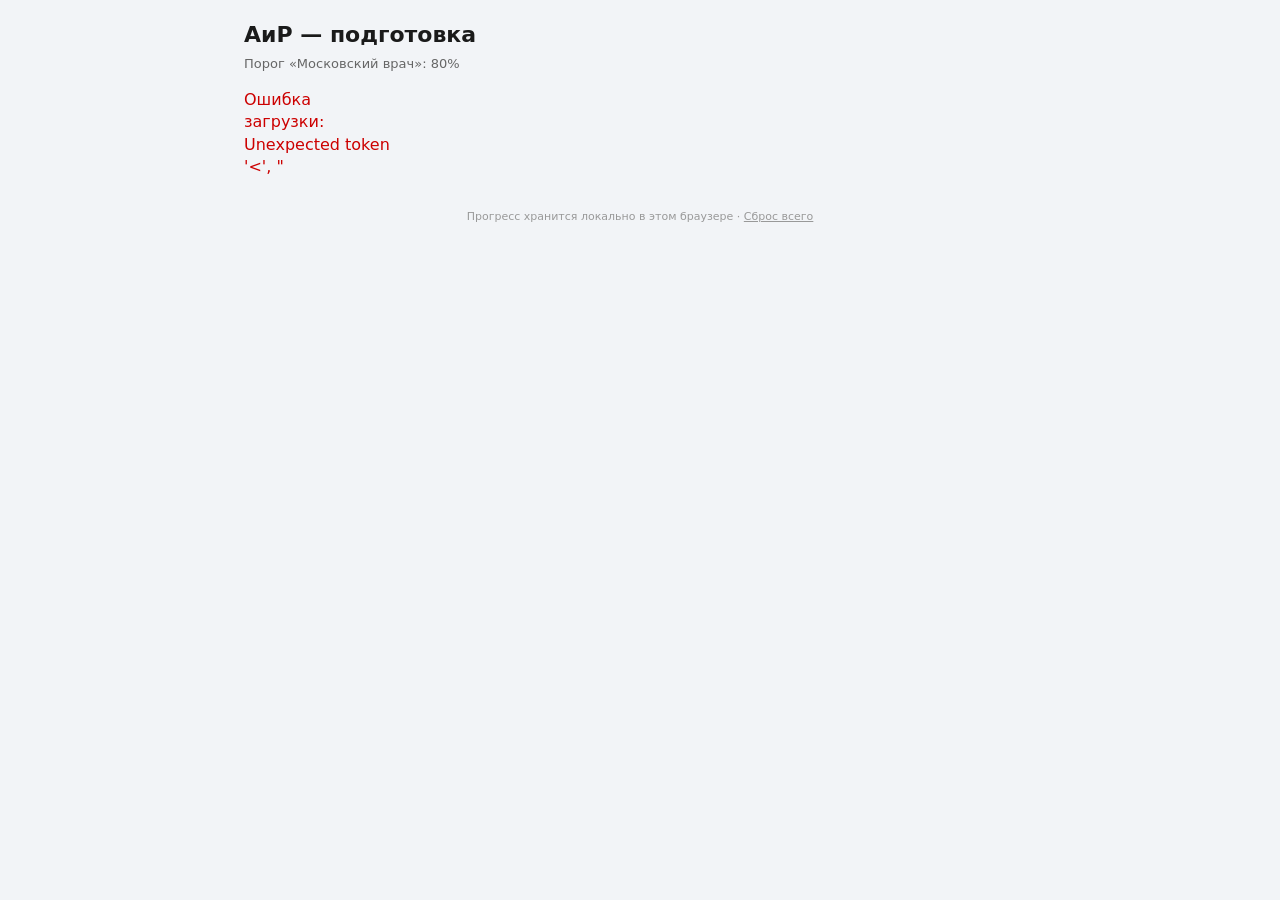
==== index.html @ 3581490a "init pwa" ====
<!DOCTYPE html>
<html lang="ru"><head>
<meta charset="UTF-8">
<meta name="viewport" content="width=device-width, initial-scale=1, viewport-fit=cover">
<meta name="theme-color" content="#0066cc">
<link rel="manifest" href="manifest.webmanifest">
<link rel="apple-touch-icon" href="icons/icon-192.png">
<title>АиР — подготовка</title>
<style>
*{box-sizing:border-box;-webkit-tap-highlight-color:transparent}
body{font-family:-apple-system,system-ui,sans-serif;max-width:820px;margin:0 auto;padding:14px;background:#f2f4f7;color:#1a1a1a;line-height:1.4}
h1{font-size:22px;margin:6px 0 4px}
.sub{color:#666;font-size:13px;margin-bottom:16px}
.grid{display:grid;grid-template-columns:repeat(auto-fill,minmax(150px,1fr));gap:10px}
.tile{background:#fff;border-radius:12px;padding:12px;box-shadow:0 1px 3px rgba(0,0,0,.08);text-decoration:none;color:inherit;display:flex;flex-direction:column;gap:8px;transition:transform .1s}
.tile:active{transform:scale(.97)}
.tile-title{font-weight:600;font-size:15px;line-height:1.25;min-height:2.5em}
.tile-count{font-size:11px;color:#888;margin-top:-4px}
.stat-row{display:flex;align-items:center;gap:6px;font-size:12px}
.stat-row .em{font-size:16px;flex-shrink:0}
.bar-wrap{flex:1;height:6px;background:#e5e7eb;border-radius:3px;overflow:hidden;position:relative}
.bar{height:100%;transition:width .3s}
.pct{font-weight:700;font-size:12px;min-width:34px;text-align:right}
.g{color:#28a745}
.y{color:#e69500}
.r{color:#dc3545}
.bar.g{background:#28a745}
.bar.y{background:#f0ad00}
.bar.r{background:#dc3545}
.bar.n{background:#c0c0c0}
.empty{color:#999;font-style:italic;font-size:11px;padding:2px 0}
footer{margin-top:20px;padding:10px;text-align:center;font-size:11px;color:#999}
</style>
</head><body>

<h1>АиР — подготовка</h1>
<div class="sub">Порог «Московский врач»: 80%</div>

<div class="grid" id="grid">Загрузка…</div>

<footer>
  Прогресс хранится локально в этом браузере ·
  <a href="#" onclick="if(confirm('Сбросить всю статистику по всем темам?')){Object.keys(localStorage).filter(k=>k.startsWith('stats_')||k.startsWith('lastCycle_')).forEach(k=>localStorage.removeItem(k));location.reload()}return false" style="color:#999">Сброс всего</a>
</footer>

<script>
if ('serviceWorker' in navigator) {
  window.addEventListener('load', () => navigator.serviceWorker.register('sw.js').catch(console.error));
}

function colorFor(pct){
  if(pct >= 80) return 'g';
  if(pct >= 70) return 'y';
  return 'r';
}

function renderTile(t){
  // load last cycle stats
  const cram = JSON.parse(localStorage.getItem('lastCycle_'+t.id+'_cram') || 'null');
  const quiz = JSON.parse(localStorage.getItem('lastCycle_'+t.id+'_quiz') || 'null');
  function statRow(emoji, label, data){
    if(!data || !data.total) return `<div class="stat-row"><span class="em">${emoji}</span><span class="empty">— не пройдено</span></div>`;
    const pct = Math.round(100*data.right/data.total);
    const c = colorFor(pct);
    return `<div class="stat-row"><span class="em">${emoji}</span><div class="bar-wrap"><div class="bar ${c}" style="width:${pct}%"></div></div><span class="pct ${c}">${pct}%</span></div>`;
  }
  return `<a class="tile" href="topic.html?id=${t.id}">
    <div class="tile-title">${t.name}</div>
    <div class="tile-count">${t.count} задач</div>
    ${statRow('🧠','cram',cram)}
    ${statRow('✅','quiz',quiz)}
  </a>`;
}

fetch('data/topics.json').then(r=>r.json()).then(topics=>{
  document.getElementById('grid').innerHTML = topics.map(renderTile).join('');
}).catch(e=>{document.getElementById('grid').innerHTML='<div style="color:#c00">Ошибка загрузки: '+e.message+'</div>'});
</script>
</body></html>
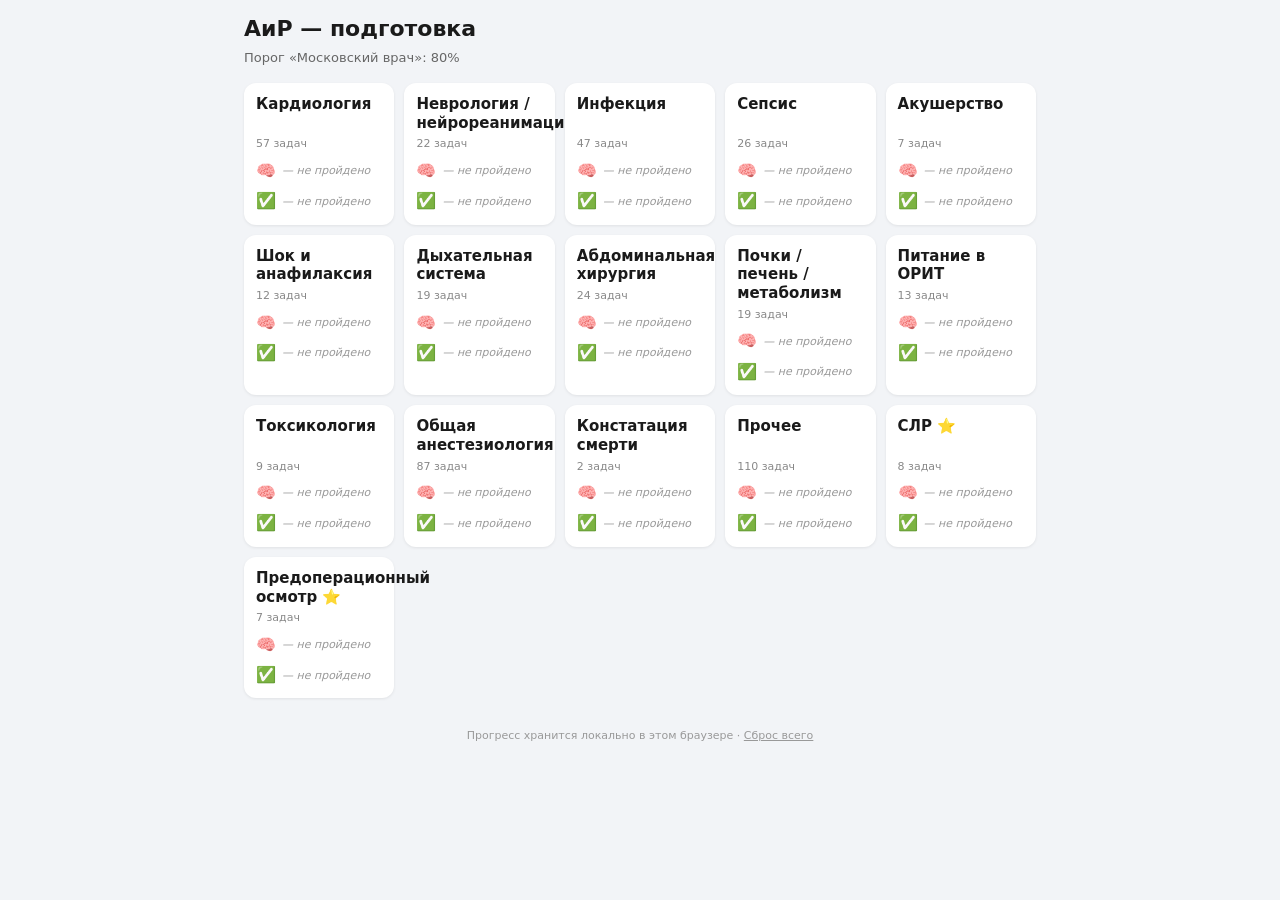
==== commit d262eb2c: "V2? a" ====
--- a/index.html
+++ b/index.html
@@ -9,8 +9,10 @@
 <style>
 *{box-sizing:border-box;-webkit-tap-highlight-color:transparent}
 body{font-family:-apple-system,system-ui,sans-serif;max-width:820px;margin:0 auto;padding:14px;background:#f2f4f7;color:#1a1a1a;line-height:1.4}
-h1{font-size:22px;margin:6px 0 4px}
+.head{display:flex;align-items:center;justify-content:space-between;gap:8px;margin-bottom:4px}
+h1{font-size:22px;margin:0}
 .sub{color:#666;font-size:13px;margin-bottom:16px}
+.qr-btn{background:#0066cc;color:#fff;border:none;border-radius:8px;padding:8px 12px;font-size:14px;font-weight:600;cursor:pointer}
 .grid{display:grid;grid-template-columns:repeat(auto-fill,minmax(150px,1fr));gap:10px}
 .tile{background:#fff;border-radius:12px;padding:12px;box-shadow:0 1px 3px rgba(0,0,0,.08);text-decoration:none;color:inherit;display:flex;flex-direction:column;gap:8px;transition:transform .1s}
 .tile:active{transform:scale(.97)}
@@ -18,47 +20,79 @@
 .tile-count{font-size:11px;color:#888;margin-top:-4px}
 .stat-row{display:flex;align-items:center;gap:6px;font-size:12px}
 .stat-row .em{font-size:16px;flex-shrink:0}
-.bar-wrap{flex:1;height:6px;background:#e5e7eb;border-radius:3px;overflow:hidden;position:relative}
+.bar-wrap{flex:1;height:6px;background:#e5e7eb;border-radius:3px;overflow:hidden}
 .bar{height:100%;transition:width .3s}
 .pct{font-weight:700;font-size:12px;min-width:34px;text-align:right}
-.g{color:#28a745}
-.y{color:#e69500}
-.r{color:#dc3545}
-.bar.g{background:#28a745}
-.bar.y{background:#f0ad00}
-.bar.r{background:#dc3545}
-.bar.n{background:#c0c0c0}
-.empty{color:#999;font-style:italic;font-size:11px;padding:2px 0}
+.g{color:#28a745}.y{color:#e69500}.r{color:#dc3545}
+.bar.g{background:#28a745}.bar.y{background:#f0ad00}.bar.r{background:#dc3545}
+.empty{color:#999;font-style:italic;font-size:11px}
 footer{margin-top:20px;padding:10px;text-align:center;font-size:11px;color:#999}
+.modal{position:fixed;inset:0;background:rgba(0,0,0,.6);display:none;align-items:center;justify-content:center;z-index:100;padding:20px}
+.modal.show{display:flex}
+.modal-body{background:#fff;border-radius:12px;padding:20px;max-width:340px;width:100%;text-align:center}
+.modal-body h3{margin:0 0 12px;font-size:18px}
+.modal-body .qr-container{background:#fff;padding:12px;border-radius:8px;display:flex;justify-content:center;margin-bottom:12px}
+.modal-body p{font-size:13px;color:#666;margin:8px 0;word-break:break-all}
+.modal-body button{margin-top:12px;padding:10px 20px;background:#666;color:#fff;border:none;border-radius:8px;font-weight:600;cursor:pointer;width:100%}
 </style>
 </head><body>
 
-<h1>АиР — подготовка</h1>
+<div class="head">
+  <h1>АиР — подготовка</h1>
+  <button id="qrBtn" class="qr-btn" style="display:none" onclick="showQR()">📤 QR</button>
+</div>
 <div class="sub">Порог «Московский врач»: 80%</div>
 
 <div class="grid" id="grid">Загрузка…</div>
+
+<div id="qrModal" class="modal" onclick="if(event.target===this)hideQR()">
+  <div class="modal-body">
+    <h3>Ссылка на приложение</h3>
+    <div class="qr-container" id="qrContainer"></div>
+    <p id="qrUrl"></p>
+    <button onclick="hideQR()">Закрыть</button>
+  </div>
+</div>
 
 <footer>
   Прогресс хранится локально в этом браузере ·
   <a href="#" onclick="if(confirm('Сбросить всю статистику по всем темам?')){Object.keys(localStorage).filter(k=>k.startsWith('stats_')||k.startsWith('lastCycle_')).forEach(k=>localStorage.removeItem(k));location.reload()}return false" style="color:#999">Сброс всего</a>
 </footer>
 
+<script src="qrcode.min.js"></script>
 <script>
 if ('serviceWorker' in navigator) {
   window.addEventListener('load', () => navigator.serviceWorker.register('sw.js').catch(console.error));
 }
 
-function colorFor(pct){
-  if(pct >= 80) return 'g';
-  if(pct >= 70) return 'y';
-  return 'r';
+const ADMIN_TOKEN = "b275e48a41c9df356b7e404927eb70b8";
+const params = new URLSearchParams(location.search);
+if (params.get('admin') === ADMIN_TOKEN) {
+  localStorage.setItem('admin_flag','1');
+  history.replaceState({}, '', location.pathname);
+} else if (params.get('admin') === '0') {
+  localStorage.removeItem('admin_flag');
+  history.replaceState({}, '', location.pathname);
 }
+const isAdmin = localStorage.getItem('admin_flag') === '1';
+if (isAdmin) document.getElementById('qrBtn').style.display = 'block';
+
+function showQR(){
+  const url = location.origin + location.pathname;
+  const container = document.getElementById('qrContainer');
+  container.innerHTML = '';
+  new QRCode(container, { text: url, width: 260, height: 260, correctLevel: QRCode.CorrectLevel.M });
+  document.getElementById('qrUrl').textContent = url;
+  document.getElementById('qrModal').classList.add('show');
+}
+function hideQR(){ document.getElementById('qrModal').classList.remove('show') }
+
+function colorFor(pct){ if(pct>=80) return 'g'; if(pct>=70) return 'y'; return 'r' }
 
 function renderTile(t){
-  // load last cycle stats
   const cram = JSON.parse(localStorage.getItem('lastCycle_'+t.id+'_cram') || 'null');
   const quiz = JSON.parse(localStorage.getItem('lastCycle_'+t.id+'_quiz') || 'null');
-  function statRow(emoji, label, data){
+  function statRow(emoji, data){
     if(!data || !data.total) return `<div class="stat-row"><span class="em">${emoji}</span><span class="empty">— не пройдено</span></div>`;
     const pct = Math.round(100*data.right/data.total);
     const c = colorFor(pct);
@@ -67,8 +101,8 @@
   return `<a class="tile" href="topic.html?id=${t.id}">
     <div class="tile-title">${t.name}</div>
     <div class="tile-count">${t.count} задач</div>
-    ${statRow('🧠','cram',cram)}
-    ${statRow('✅','quiz',quiz)}
+    ${statRow('🧠',cram)}
+    ${statRow('✅',quiz)}
   </a>`;
 }
 
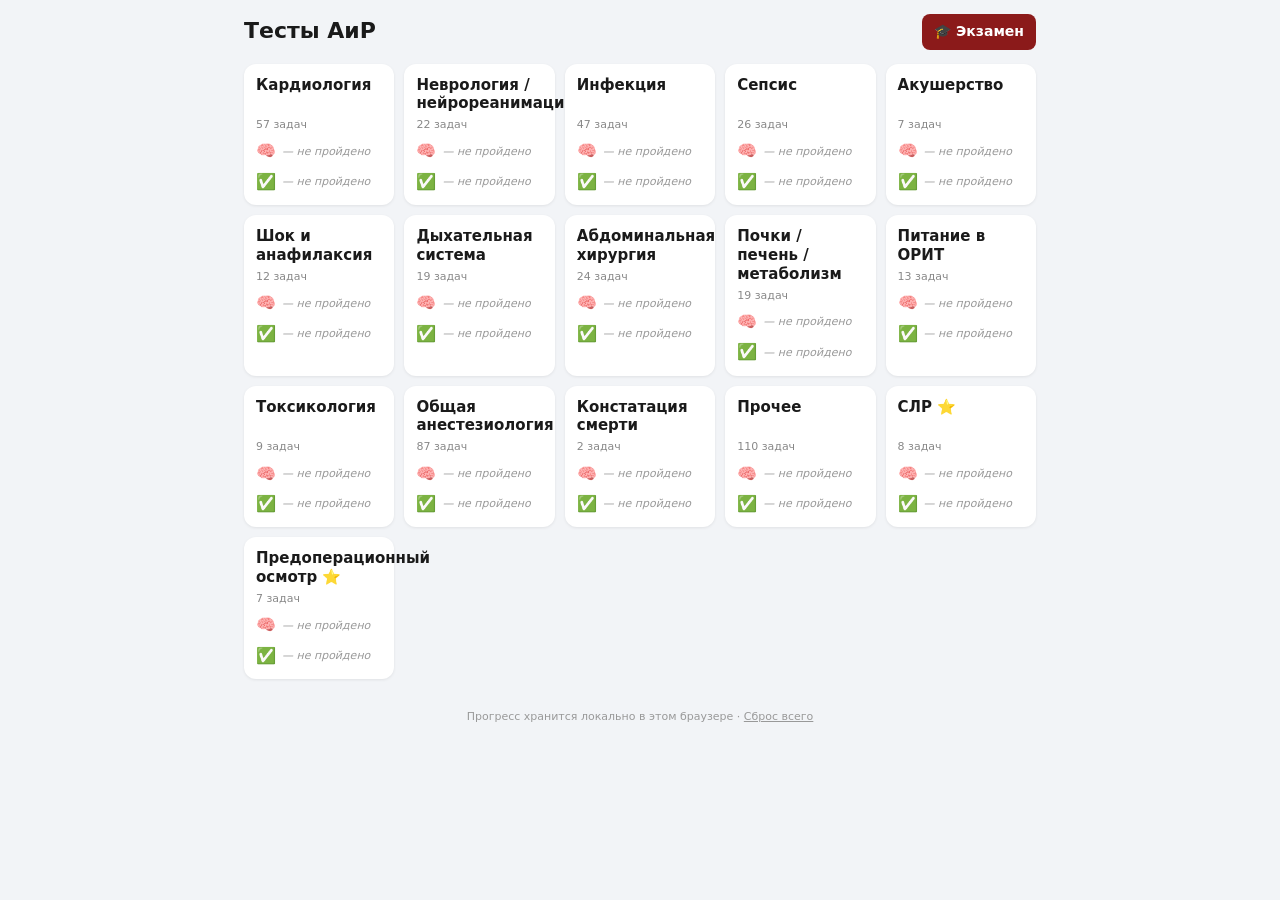
==== commit 69841177: "V3 add test exam" ====
--- a/index.html
+++ b/index.html
@@ -5,14 +5,15 @@
 <meta name="theme-color" content="#0066cc">
 <link rel="manifest" href="manifest.webmanifest">
 <link rel="apple-touch-icon" href="icons/icon-192.png">
-<title>АиР — подготовка</title>
+<title>Тесты АиР</title>
 <style>
 *{box-sizing:border-box;-webkit-tap-highlight-color:transparent}
 body{font-family:-apple-system,system-ui,sans-serif;max-width:820px;margin:0 auto;padding:14px;background:#f2f4f7;color:#1a1a1a;line-height:1.4}
-.head{display:flex;align-items:center;justify-content:space-between;gap:8px;margin-bottom:4px}
+.head{display:flex;align-items:center;justify-content:space-between;gap:8px;margin-bottom:14px;flex-wrap:wrap}
 h1{font-size:22px;margin:0}
-.sub{color:#666;font-size:13px;margin-bottom:16px}
-.qr-btn{background:#0066cc;color:#fff;border:none;border-radius:8px;padding:8px 12px;font-size:14px;font-weight:600;cursor:pointer}
+.head-actions{display:flex;gap:6px}
+.action-btn{background:#0066cc;color:#fff;border:none;border-radius:8px;padding:8px 12px;font-size:14px;font-weight:600;cursor:pointer;text-decoration:none;display:inline-flex;align-items:center;gap:4px}
+.action-btn.exam{background:#8b1a1a}
 .grid{display:grid;grid-template-columns:repeat(auto-fill,minmax(150px,1fr));gap:10px}
 .tile{background:#fff;border-radius:12px;padding:12px;box-shadow:0 1px 3px rgba(0,0,0,.08);text-decoration:none;color:inherit;display:flex;flex-direction:column;gap:8px;transition:transform .1s}
 .tile:active{transform:scale(.97)}
@@ -38,10 +39,12 @@
 </head><body>
 
 <div class="head">
-  <h1>АиР — подготовка</h1>
-  <button id="qrBtn" class="qr-btn" style="display:none" onclick="showQR()">📤 QR</button>
+  <h1>Тесты АиР</h1>
+  <div class="head-actions">
+    <a href="exam.html" class="action-btn exam">🎓 Экзамен</a>
+    <button id="qrBtn" class="action-btn" style="display:none" onclick="showQR()">📤 QR</button>
+  </div>
 </div>
-<div class="sub">Порог «Московский врач»: 80%</div>
 
 <div class="grid" id="grid">Загрузка…</div>
 
@@ -56,7 +59,7 @@
 
 <footer>
   Прогресс хранится локально в этом браузере ·
-  <a href="#" onclick="if(confirm('Сбросить всю статистику по всем темам?')){Object.keys(localStorage).filter(k=>k.startsWith('stats_')||k.startsWith('lastCycle_')).forEach(k=>localStorage.removeItem(k));location.reload()}return false" style="color:#999">Сброс всего</a>
+  <a href="#" onclick="if(confirm('Сбросить всю статистику по всем темам?')){Object.keys(localStorage).filter(k=>k.startsWith('stats_')||k.startsWith('lastCycle_')||k.startsWith('exam_')).forEach(k=>localStorage.removeItem(k));location.reload()}return false" style="color:#999">Сброс всего</a>
 </footer>
 
 <script src="qrcode.min.js"></script>
@@ -75,7 +78,7 @@
   history.replaceState({}, '', location.pathname);
 }
 const isAdmin = localStorage.getItem('admin_flag') === '1';
-if (isAdmin) document.getElementById('qrBtn').style.display = 'block';
+if (isAdmin) document.getElementById('qrBtn').style.display = 'inline-flex';
 
 function showQR(){
   const url = location.origin + location.pathname;
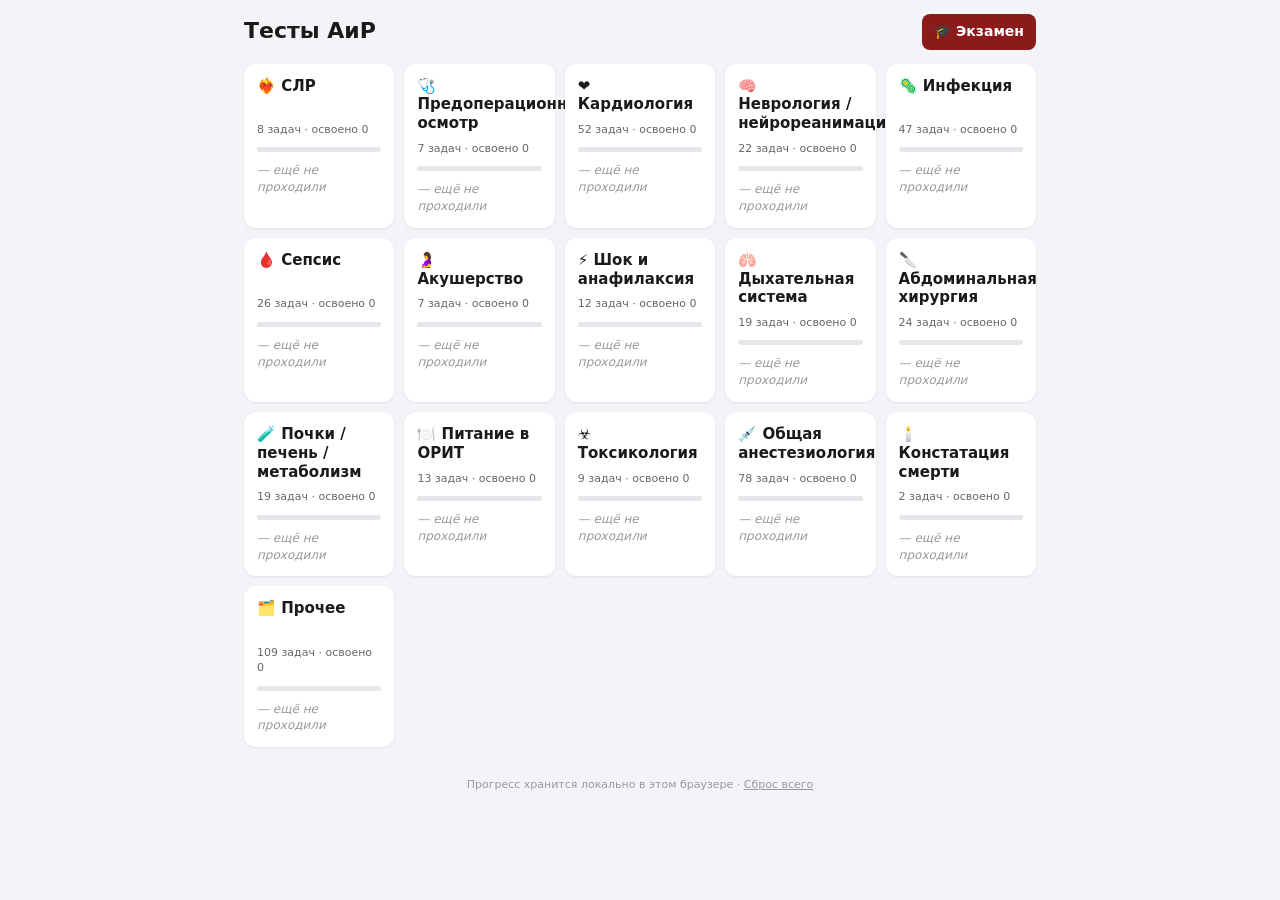
==== commit 9b5e7356: "V4 add buckets, update design" ====
--- a/index.html
+++ b/index.html
@@ -5,37 +5,8 @@
 <meta name="theme-color" content="#0066cc">
 <link rel="manifest" href="manifest.webmanifest">
 <link rel="apple-touch-icon" href="icons/icon-192.png">
+<link rel="stylesheet" href="app.css">
 <title>Тесты АиР</title>
-<style>
-*{box-sizing:border-box;-webkit-tap-highlight-color:transparent}
-body{font-family:-apple-system,system-ui,sans-serif;max-width:820px;margin:0 auto;padding:14px;background:#f2f4f7;color:#1a1a1a;line-height:1.4}
-.head{display:flex;align-items:center;justify-content:space-between;gap:8px;margin-bottom:14px;flex-wrap:wrap}
-h1{font-size:22px;margin:0}
-.head-actions{display:flex;gap:6px}
-.action-btn{background:#0066cc;color:#fff;border:none;border-radius:8px;padding:8px 12px;font-size:14px;font-weight:600;cursor:pointer;text-decoration:none;display:inline-flex;align-items:center;gap:4px}
-.action-btn.exam{background:#8b1a1a}
-.grid{display:grid;grid-template-columns:repeat(auto-fill,minmax(150px,1fr));gap:10px}
-.tile{background:#fff;border-radius:12px;padding:12px;box-shadow:0 1px 3px rgba(0,0,0,.08);text-decoration:none;color:inherit;display:flex;flex-direction:column;gap:8px;transition:transform .1s}
-.tile:active{transform:scale(.97)}
-.tile-title{font-weight:600;font-size:15px;line-height:1.25;min-height:2.5em}
-.tile-count{font-size:11px;color:#888;margin-top:-4px}
-.stat-row{display:flex;align-items:center;gap:6px;font-size:12px}
-.stat-row .em{font-size:16px;flex-shrink:0}
-.bar-wrap{flex:1;height:6px;background:#e5e7eb;border-radius:3px;overflow:hidden}
-.bar{height:100%;transition:width .3s}
-.pct{font-weight:700;font-size:12px;min-width:34px;text-align:right}
-.g{color:#28a745}.y{color:#e69500}.r{color:#dc3545}
-.bar.g{background:#28a745}.bar.y{background:#f0ad00}.bar.r{background:#dc3545}
-.empty{color:#999;font-style:italic;font-size:11px}
-footer{margin-top:20px;padding:10px;text-align:center;font-size:11px;color:#999}
-.modal{position:fixed;inset:0;background:rgba(0,0,0,.6);display:none;align-items:center;justify-content:center;z-index:100;padding:20px}
-.modal.show{display:flex}
-.modal-body{background:#fff;border-radius:12px;padding:20px;max-width:340px;width:100%;text-align:center}
-.modal-body h3{margin:0 0 12px;font-size:18px}
-.modal-body .qr-container{background:#fff;padding:12px;border-radius:8px;display:flex;justify-content:center;margin-bottom:12px}
-.modal-body p{font-size:13px;color:#666;margin:8px 0;word-break:break-all}
-.modal-body button{margin-top:12px;padding:10px 20px;background:#666;color:#fff;border:none;border-radius:8px;font-weight:600;cursor:pointer;width:100%}
-</style>
 </head><body>
 
 <div class="head">
@@ -59,58 +30,44 @@
 
 <footer>
   Прогресс хранится локально в этом браузере ·
-  <a href="#" onclick="if(confirm('Сбросить всю статистику по всем темам?')){Object.keys(localStorage).filter(k=>k.startsWith('stats_')||k.startsWith('lastCycle_')||k.startsWith('exam_')).forEach(k=>localStorage.removeItem(k));location.reload()}return false" style="color:#999">Сброс всего</a>
+  <a href="#" onclick="if(confirm('Сбросить ВЕСЬ прогресс: освоенные задачи, историю тестов и экзаменов?')){Object.keys(localStorage).filter(k=>k.startsWith('mastered_')||k.startsWith('lastResult_')||k.startsWith('exam_')).forEach(k=>localStorage.removeItem(k));location.reload()}return false" style="color:#999">Сброс всего</a>
 </footer>
 
 <script src="qrcode.min.js"></script>
+<script src="app.js"></script>
 <script>
-if ('serviceWorker' in navigator) {
-  window.addEventListener('load', () => navigator.serviceWorker.register('sw.js').catch(console.error));
-}
-
-const ADMIN_TOKEN = "b275e48a41c9df356b7e404927eb70b8";
-const params = new URLSearchParams(location.search);
-if (params.get('admin') === ADMIN_TOKEN) {
-  localStorage.setItem('admin_flag','1');
-  history.replaceState({}, '', location.pathname);
-} else if (params.get('admin') === '0') {
-  localStorage.removeItem('admin_flag');
-  history.replaceState({}, '', location.pathname);
-}
-const isAdmin = localStorage.getItem('admin_flag') === '1';
+registerSW();
+const isAdmin = checkAdminGate();
 if (isAdmin) document.getElementById('qrBtn').style.display = 'inline-flex';
 
 function showQR(){
   const url = location.origin + location.pathname;
-  const container = document.getElementById('qrContainer');
-  container.innerHTML = '';
-  new QRCode(container, { text: url, width: 260, height: 260, correctLevel: QRCode.CorrectLevel.M });
+  const c = document.getElementById('qrContainer'); c.innerHTML='';
+  new QRCode(c, { text: url, width: 260, height: 260, correctLevel: QRCode.CorrectLevel.M });
   document.getElementById('qrUrl').textContent = url;
   document.getElementById('qrModal').classList.add('show');
 }
 function hideQR(){ document.getElementById('qrModal').classList.remove('show') }
 
-function colorFor(pct){ if(pct>=80) return 'g'; if(pct>=70) return 'y'; return 'r' }
-
 function renderTile(t){
-  const cram = JSON.parse(localStorage.getItem('lastCycle_'+t.id+'_cram') || 'null');
-  const quiz = JSON.parse(localStorage.getItem('lastCycle_'+t.id+'_quiz') || 'null');
-  function statRow(emoji, data){
-    if(!data || !data.total) return `<div class="stat-row"><span class="em">${emoji}</span><span class="empty">— не пройдено</span></div>`;
-    const pct = Math.round(100*data.right/data.total);
-    const c = colorFor(pct);
-    return `<div class="stat-row"><span class="em">${emoji}</span><div class="bar-wrap"><div class="bar ${c}" style="width:${pct}%"></div></div><span class="pct ${c}">${pct}%</span></div>`;
-  }
-  return `<a class="tile" href="topic.html?id=${t.id}">
-    <div class="tile-title">${t.name}</div>
-    <div class="tile-count">${t.count} задач</div>
-    ${statRow('🧠',cram)}
-    ${statRow('✅',quiz)}
+  const mastered = getMastered(t.id).size;
+  const total = t.count;
+  const masteredPct = Math.round(100*mastered/total);
+  const last = getLastResult(t.id);
+  const tileClass = last ? passClass(last.pct) : '';
+  const lastLine = last
+    ? `<div class="tile-progress"><span>Посл. результат</span><span class="pct ${passClass(last.pct)}">${last.pct}%</span></div>`
+    : `<div class="tile-progress" style="color:#999;font-style:italic">— ещё не проходили</div>`;
+  return `<a class="tile ${tileClass}" href="topic.html?id=${t.id}">
+    <div class="tile-title">${t.emoji||''} ${t.name}</div>
+    <div class="tile-count">${total} задач · освоено ${mastered}</div>
+    <div class="mastered-bar"><div class="mastered-bar-fill" style="width:${masteredPct}%"></div></div>
+    ${lastLine}
   </a>`;
 }
 
 fetch('data/topics.json').then(r=>r.json()).then(topics=>{
   document.getElementById('grid').innerHTML = topics.map(renderTile).join('');
-}).catch(e=>{document.getElementById('grid').innerHTML='<div style="color:#c00">Ошибка загрузки: '+e.message+'</div>'});
+}).catch(e=>{document.getElementById('grid').innerHTML='<div style="color:#c00">Ошибка: '+e.message+'</div>'});
 </script>
 </body></html>
--- a/app.css
+++ b/app.css
@@ -0,0 +1,93 @@
+*{box-sizing:border-box;-webkit-tap-highlight-color:transparent}
+body{font-family:-apple-system,system-ui,sans-serif;max-width:820px;margin:0 auto;padding:14px;background:#f2f4f7;color:#1a1a1a;line-height:1.4}
+h1{font-size:22px;margin:0}
+.head{display:flex;align-items:center;justify-content:space-between;gap:8px;margin-bottom:14px;flex-wrap:wrap}
+.head-actions{display:flex;gap:6px}
+.action-btn{background:#0066cc;color:#fff;border:none;border-radius:8px;padding:8px 12px;font-size:14px;font-weight:600;cursor:pointer;text-decoration:none;display:inline-flex;align-items:center;gap:4px}
+.action-btn.exam{background:#8b1a1a}
+.action-btn.ghost{background:#fff;color:#333;border:1.5px solid #ddd}
+
+/* Tiles */
+.grid{display:grid;grid-template-columns:repeat(auto-fill,minmax(150px,1fr));gap:10px}
+.tile{background:#fff;border-radius:12px;padding:12px;box-shadow:0 1px 3px rgba(0,0,0,.08);text-decoration:none;color:inherit;display:flex;flex-direction:column;gap:8px;transition:transform .1s;border:1px solid transparent}
+.tile:active{transform:scale(.97)}
+.tile.pass{background:#e8efe4;border-color:#c7d3bd}
+.tile.fail{background:#f0dcd8;border-color:#dcc1bd}
+.tile-title{font-weight:600;font-size:15px;line-height:1.25;min-height:2.5em}
+.tile-count{font-size:11px;color:#666}
+.tile-progress{font-size:12px;color:#555;display:flex;justify-content:space-between;align-items:center;margin-top:2px}
+.tile-progress .pct{font-weight:700}
+.pct.pass, .txt-pass{color:#28a745}
+.pct.fail, .txt-fail{color:#c0392b}
+.mastered-bar{height:5px;background:#e5e7eb;border-radius:3px;overflow:hidden;margin-top:2px}
+.mastered-bar-fill{height:100%;background:#28a745;transition:width .3s}
+
+/* Topic / exam pages */
+.header{display:flex;align-items:center;gap:10px;margin-bottom:12px}
+.back{background:#fff;border:1.5px solid #ddd;border-radius:8px;padding:8px 12px;font-size:15px;font-weight:600;cursor:pointer;color:#333;text-decoration:none}
+.modes{display:flex;gap:6px;margin-bottom:12px}
+.mode-btn{flex:1;padding:10px;background:#fff;border:1.5px solid #ddd;border-radius:8px;font-size:14px;font-weight:600;cursor:pointer;color:#555}
+.mode-btn.active{background:#0066cc;color:#fff;border-color:#0066cc}
+.mode-btn:disabled{opacity:.5;cursor:not-allowed}
+.progress-wrap{height:6px;background:#e0e0e0;border-radius:3px;margin-bottom:12px;overflow:hidden}
+.progress-bar{height:100%;background:#0066cc;transition:width .3s}
+.progress-bar.exam{background:#8b1a1a}
+.topbar{display:flex;justify-content:space-between;align-items:center;margin-bottom:10px;font-size:13px;color:#555;flex-wrap:wrap;gap:8px}
+.card{background:#fff;border-radius:12px;padding:16px;box-shadow:0 1px 3px rgba(0,0,0,.08);margin-bottom:10px}
+.scen{font-size:15px;margin-bottom:14px;white-space:pre-wrap}
+.q{font-weight:600;font-size:16px;margin-bottom:14px}
+.answer-reveal{background:#f0f7ff;border-left:4px solid #0066cc;padding:12px 14px;margin:14px 0;font-weight:700;font-size:16px;border-radius:4px}
+.opt{display:block;width:100%;text-align:left;padding:12px 14px;margin:6px 0;background:#fafafa;border:1.5px solid #ddd;border-radius:8px;font-size:15px;cursor:pointer;font-family:inherit;color:#222}
+.opt.correct{background:#d4edda;border-color:#28a745}
+.opt.wrong{background:#f8d7da;border-color:#dc3545}
+.opt.disabled{cursor:default}
+.nav{display:flex;gap:8px;margin-top:12px}
+.btn{flex:1;padding:14px;color:#fff;border:none;border-radius:8px;font-size:15px;font-weight:600;cursor:pointer;background:#0066cc;text-decoration:none;text-align:center;display:inline-flex;align-items:center;justify-content:center}
+.btn.secondary{background:#666}
+.btn.green{background:#28a745}
+.btn.red{background:#dc3545}
+.btn.yellow{background:#f0ad00;color:#fff}
+.btn.dark{background:#8b1a1a}
+.btn:disabled{opacity:.5;cursor:not-allowed}
+
+/* Stats banner on topic page */
+.stats-banner{background:#fff;border-radius:8px;padding:10px 12px;font-size:12px;color:#555;margin-bottom:10px;display:flex;justify-content:space-between;align-items:center;gap:10px}
+.stats-banner .m-count{font-weight:700;color:#0066cc}
+.stats-banner .bar-mini{flex:1;height:6px;background:#e5e7eb;border-radius:3px;overflow:hidden;max-width:150px}
+.stats-banner .bar-mini > div{height:100%;background:#28a745}
+
+/* Result screen */
+.result{background:#fff;border-radius:12px;padding:20px;text-align:center;box-shadow:0 1px 3px rgba(0,0,0,.08)}
+.score{font-size:40px;font-weight:700;margin:12px 0}
+.score.pass{color:#28a745}
+.score.fail{color:#c0392b}
+.verdict{font-size:15px;color:#555;margin-bottom:14px}
+.review{text-align:left;margin-top:20px}
+.review-item{border-left:4px solid #dc3545;padding:10px 12px;margin:8px 0;background:#fff5f5;border-radius:4px;font-size:14px}
+.review-item .ck{color:#28a745;margin-top:6px;font-weight:600}
+
+/* Stats page (post-exam) */
+.stats-table{width:100%;border-collapse:collapse;margin:16px 0;font-size:14px;background:#fff;border-radius:8px;overflow:hidden}
+.stats-table th, .stats-table td{padding:10px 12px;text-align:left;border-bottom:1px solid #eee}
+.stats-table th{background:#f5f7f9;font-size:12px;color:#666;text-transform:uppercase}
+.stats-table td.num{text-align:right;font-variant-numeric:tabular-nums}
+.stats-table td.pct{font-weight:700;text-align:right}
+.stats-table tr.pass{background:#e8efe4}
+.stats-table tr.fail{background:#f0dcd8}
+.stats-table tr.neutral{background:#fff}
+
+/* Modal */
+.modal{position:fixed;inset:0;background:rgba(0,0,0,.6);display:none;align-items:center;justify-content:center;z-index:100;padding:20px}
+.modal.show{display:flex}
+.modal-body{background:#fff;border-radius:12px;padding:20px;max-width:340px;width:100%;text-align:center}
+.modal-body h3{margin:0 0 12px;font-size:18px}
+.modal-body .qr-container{background:#fff;padding:12px;border-radius:8px;display:flex;justify-content:center;margin-bottom:12px}
+.modal-body p{font-size:13px;color:#666;margin:8px 0;word-break:break-all}
+.modal-body button{margin-top:12px;padding:10px 20px;background:#666;color:#fff;border:none;border-radius:8px;font-weight:600;cursor:pointer;width:100%}
+
+/* Empty state (all mastered) */
+.empty-state{background:#e8efe4;border:1px solid #c7d3bd;border-radius:12px;padding:28px 20px;text-align:center;color:#3c5f37}
+.empty-state h3{margin:0 0 10px;font-size:20px}
+.empty-state p{margin:6px 0;font-size:14px}
+
+footer{margin-top:20px;padding:10px;text-align:center;font-size:11px;color:#999}
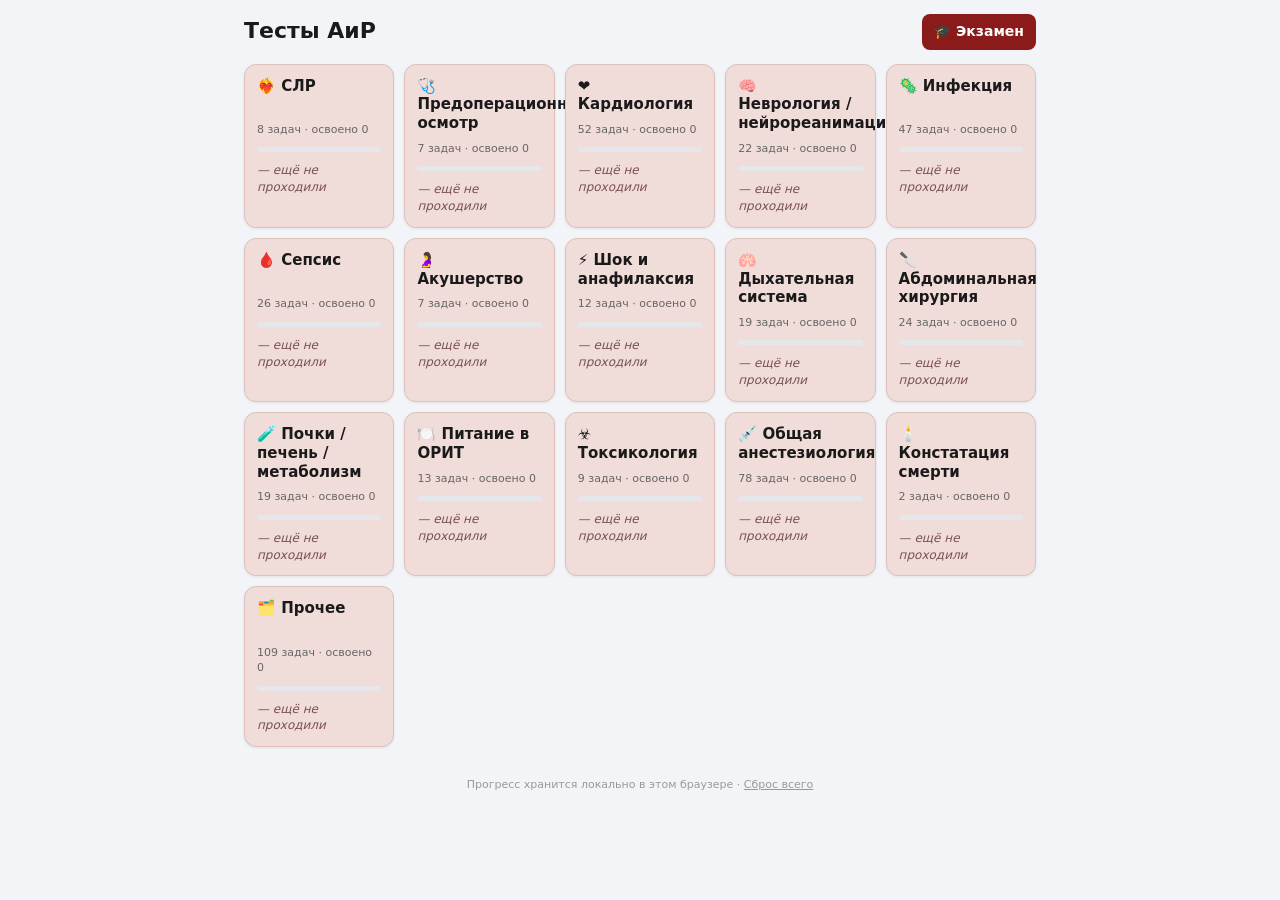
==== commit 84de16c1: "V5 update design" ====
--- a/index.html
+++ b/index.html
@@ -54,10 +54,11 @@
   const total = t.count;
   const masteredPct = Math.round(100*mastered/total);
   const last = getLastResult(t.id);
-  const tileClass = last ? passClass(last.pct) : '';
+  // Default = fail (red). Green only if last result ≥80%.
+  const tileClass = (last && last.pct >= 80) ? 'pass' : 'fail';
   const lastLine = last
     ? `<div class="tile-progress"><span>Посл. результат</span><span class="pct ${passClass(last.pct)}">${last.pct}%</span></div>`
-    : `<div class="tile-progress" style="color:#999;font-style:italic">— ещё не проходили</div>`;
+    : `<div class="tile-progress" style="color:#7a5150;font-style:italic">— ещё не проходили</div>`;
   return `<a class="tile ${tileClass}" href="topic.html?id=${t.id}">
     <div class="tile-title">${t.emoji||''} ${t.name}</div>
     <div class="tile-count">${total} задач · освоено ${mastered}</div>
--- a/app.css
+++ b/app.css
@@ -9,10 +9,9 @@
 
 /* Tiles */
 .grid{display:grid;grid-template-columns:repeat(auto-fill,minmax(150px,1fr));gap:10px}
-.tile{background:#fff;border-radius:12px;padding:12px;box-shadow:0 1px 3px rgba(0,0,0,.08);text-decoration:none;color:inherit;display:flex;flex-direction:column;gap:8px;transition:transform .1s;border:1px solid transparent}
+.tile{background:#f0dcd8;border:1px solid #dcc1bd;border-radius:12px;padding:12px;box-shadow:0 1px 3px rgba(0,0,0,.08);text-decoration:none;color:inherit;display:flex;flex-direction:column;gap:8px;transition:transform .1s}
 .tile:active{transform:scale(.97)}
 .tile.pass{background:#e8efe4;border-color:#c7d3bd}
-.tile.fail{background:#f0dcd8;border-color:#dcc1bd}
 .tile-title{font-weight:600;font-size:15px;line-height:1.25;min-height:2.5em}
 .tile-count{font-size:11px;color:#666}
 .tile-progress{font-size:12px;color:#555;display:flex;justify-content:space-between;align-items:center;margin-top:2px}
@@ -63,6 +62,8 @@
 .score.fail{color:#c0392b}
 .verdict{font-size:15px;color:#555;margin-bottom:14px}
 .review{text-align:left;margin-top:20px}
+.review.empty{text-align:center}
+.review.empty h3{color:#28a745;font-size:18px;margin:20px 0}
 .review-item{border-left:4px solid #dc3545;padding:10px 12px;margin:8px 0;background:#fff5f5;border-radius:4px;font-size:14px}
 .review-item .ck{color:#28a745;margin-top:6px;font-weight:600}
 
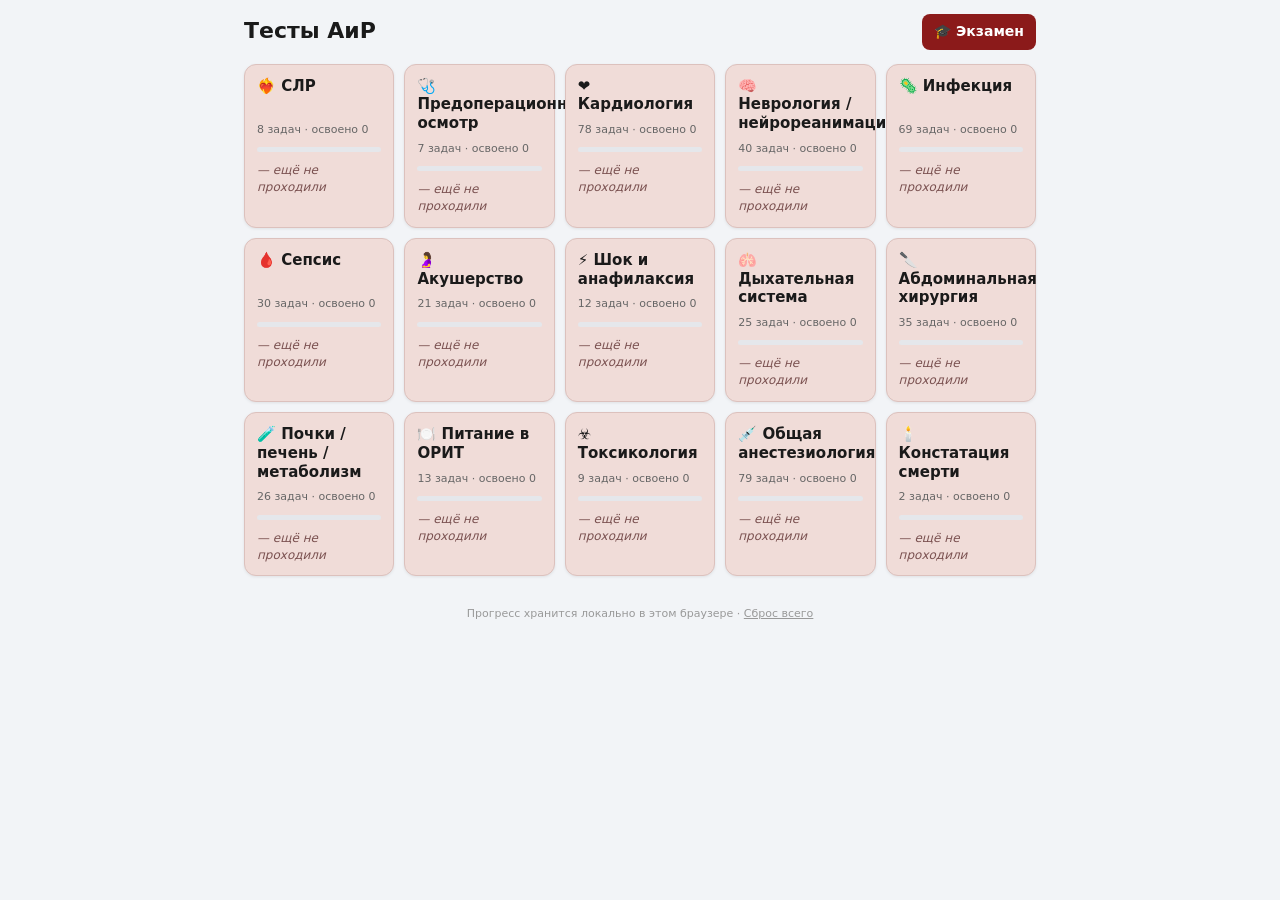
==== commit 03b2c772: "add change theme button" ====
--- a/index.html
+++ b/index.html
@@ -13,6 +13,7 @@
   <h1>Тесты АиР</h1>
   <div class="head-actions">
     <a href="exam.html" class="action-btn exam">🎓 Экзамен</a>
+    <button id="exportBtn" class="action-btn" style="display:none;background:#555" onclick="exportOverrides()">💾</button>
     <button id="qrBtn" class="action-btn" style="display:none" onclick="showQR()">📤 QR</button>
   </div>
 </div>
@@ -30,7 +31,7 @@
 
 <footer>
   Прогресс хранится локально в этом браузере ·
-  <a href="#" onclick="if(confirm('Сбросить ВЕСЬ прогресс: освоенные задачи, историю тестов и экзаменов?')){Object.keys(localStorage).filter(k=>k.startsWith('mastered_')||k.startsWith('lastResult_')||k.startsWith('exam_')).forEach(k=>localStorage.removeItem(k));location.reload()}return false" style="color:#999">Сброс всего</a>
+  <a href="#" onclick="if(confirm('Сбросить ВЕСЬ прогресс: освоенные задачи, историю тестов, экзаменов, переносы тем?')){Object.keys(localStorage).filter(k=>k.startsWith('mastered_')||k.startsWith('lastResult_')||k.startsWith('exam_')||k==='topicOverrides').forEach(k=>localStorage.removeItem(k));location.reload()}return false" style="color:#999">Сброс всего</a>
 </footer>
 
 <script src="qrcode.min.js"></script>
@@ -38,7 +39,10 @@
 <script>
 registerSW();
 const isAdmin = checkAdminGate();
-if (isAdmin) document.getElementById('qrBtn').style.display = 'inline-flex';
+if (isAdmin) {
+  document.getElementById('qrBtn').style.display = 'inline-flex';
+  document.getElementById('exportBtn').style.display = 'inline-flex';
+}
 
 function showQR(){
   const url = location.origin + location.pathname;
@@ -49,26 +53,45 @@
 }
 function hideQR(){ document.getElementById('qrModal').classList.remove('show') }
 
-function renderTile(t){
-  const mastered = getMastered(t.id).size;
-  const total = t.count;
-  const masteredPct = Math.round(100*mastered/total);
-  const last = getLastResult(t.id);
-  // Default = fail (red). Green only if last result ≥80%.
-  const tileClass = (last && last.pct >= 80) ? 'pass' : 'fail';
-  const lastLine = last
-    ? `<div class="tile-progress"><span>Посл. результат</span><span class="pct ${passClass(last.pct)}">${last.pct}%</span></div>`
-    : `<div class="tile-progress" style="color:#7a5150;font-style:italic">— ещё не проходили</div>`;
-  return `<a class="tile ${tileClass}" href="topic.html?id=${t.id}">
-    <div class="tile-title">${t.emoji||''} ${t.name}</div>
-    <div class="tile-count">${total} задач · освоено ${mastered}</div>
-    <div class="mastered-bar"><div class="mastered-bar-fill" style="width:${masteredPct}%"></div></div>
-    ${lastLine}
-  </a>`;
+function exportOverrides(){
+  const o = getOverrides();
+  const data = { exported_at: new Date().toISOString(), overrides: o };
+  const blob = new Blob([JSON.stringify(data, null, 2)], {type:'application/json'});
+  const url = URL.createObjectURL(blob);
+  const a = document.createElement('a');
+  a.href = url; a.download = 'overrides_' + new Date().toISOString().slice(0,10) + '.json';
+  a.click(); URL.revokeObjectURL(url);
 }
 
-fetch('data/topics.json').then(r=>r.json()).then(topics=>{
-  document.getElementById('grid').innerHTML = topics.map(renderTile).join('');
-}).catch(e=>{document.getElementById('grid').innerHTML='<div style="color:#c00">Ошибка: '+e.message+'</div>'});
+async function render(){
+  const topics = await fetch('data/topics.json').then(r=>r.json());
+  const allItems = await loadAllItems(topics);
+  const counts = countPerTopic(allItems);
+
+  const tiles = topics.map(t=>{
+    const total = counts[t.id] || 0;
+    // Hide "other" if empty
+    if (t.id === 'other' && total === 0) return '';
+    const masteredIds = getMastered(t.id);
+    // Only count mastered IDs that are actually in this topic now (effective)
+    const currentIds = new Set(itemsForTopic(allItems, t.id).map(x=>x.id));
+    let mastered = 0;
+    masteredIds.forEach(id=>{ if(currentIds.has(id)) mastered++; });
+    const masteredPct = total ? Math.round(100*mastered/total) : 0;
+    const last = getLastResult(t.id);
+    const tileClass = (last && last.pct >= 80) ? 'pass' : 'fail';
+    const lastLine = last
+      ? `<div class="tile-progress"><span>Посл. результат</span><span class="pct ${passClass(last.pct)}">${last.pct}%</span></div>`
+      : `<div class="tile-progress" style="color:#7a5150;font-style:italic">— ещё не проходили</div>`;
+    return `<a class="tile ${tileClass}" href="topic.html?id=${t.id}">
+      <div class="tile-title">${t.emoji||''} ${t.name}</div>
+      <div class="tile-count">${total} задач · освоено ${mastered}</div>
+      <div class="mastered-bar"><div class="mastered-bar-fill" style="width:${masteredPct}%"></div></div>
+      ${lastLine}
+    </a>`;
+  }).filter(x=>x).join('');
+  document.getElementById('grid').innerHTML = tiles;
+}
+render().catch(e=>{document.getElementById('grid').innerHTML='<div style="color:#c00">Ошибка: '+e.message+'</div>'});
 </script>
 </body></html>
--- a/app.css
+++ b/app.css
@@ -32,7 +32,11 @@
 .progress-bar{height:100%;background:#0066cc;transition:width .3s}
 .progress-bar.exam{background:#8b1a1a}
 .topbar{display:flex;justify-content:space-between;align-items:center;margin-bottom:10px;font-size:13px;color:#555;flex-wrap:wrap;gap:8px}
-.card{background:#fff;border-radius:12px;padding:16px;box-shadow:0 1px 3px rgba(0,0,0,.08);margin-bottom:10px}
+/* Card change-topic btn */
+.card{background:#fff;border-radius:12px;padding:16px;box-shadow:0 1px 3px rgba(0,0,0,.08);margin-bottom:10px;position:relative}
+.change-topic-btn{position:absolute;top:8px;right:8px;background:#f0f0f0;color:#555;border:1px solid #ddd;border-radius:6px;padding:4px 8px;font-size:11px;font-weight:600;cursor:pointer;font-family:inherit}
+.change-topic-btn:active{background:#e0e0e0}
+.card .scen{padding-right:80px}
 .scen{font-size:15px;margin-bottom:14px;white-space:pre-wrap}
 .q{font-weight:600;font-size:16px;margin-bottom:14px}
 .answer-reveal{background:#f0f7ff;border-left:4px solid #0066cc;padding:12px 14px;margin:14px 0;font-weight:700;font-size:16px;border-radius:4px}
@@ -85,6 +89,13 @@
 .modal-body .qr-container{background:#fff;padding:12px;border-radius:8px;display:flex;justify-content:center;margin-bottom:12px}
 .modal-body p{font-size:13px;color:#666;margin:8px 0;word-break:break-all}
 .modal-body button{margin-top:12px;padding:10px 20px;background:#666;color:#fff;border:none;border-radius:8px;font-weight:600;cursor:pointer;width:100%}
+.modal-body .select-topic{width:100%;padding:10px;border:1.5px solid #ddd;border-radius:8px;font-size:15px;margin:8px 0;font-family:inherit;background:#fff}
+.modal-body .modal-actions{display:flex;gap:6px;margin-top:12px}
+.modal-body .modal-actions button{flex:1;margin-top:0}
+.modal-body .btn-primary{background:#0066cc}
+.modal-body .btn-cancel{background:#666}
+.modal-body .btn-restore{background:#fff;color:#333;border:1.5px solid #ccc;margin-top:8px;font-size:13px}
+.modal-body .cur-topic{font-size:12px;color:#888;margin-bottom:6px}
 
 /* Empty state (all mastered) */
 .empty-state{background:#e8efe4;border:1px solid #c7d3bd;border-radius:12px;padding:28px 20px;text-align:center;color:#3c5f37}
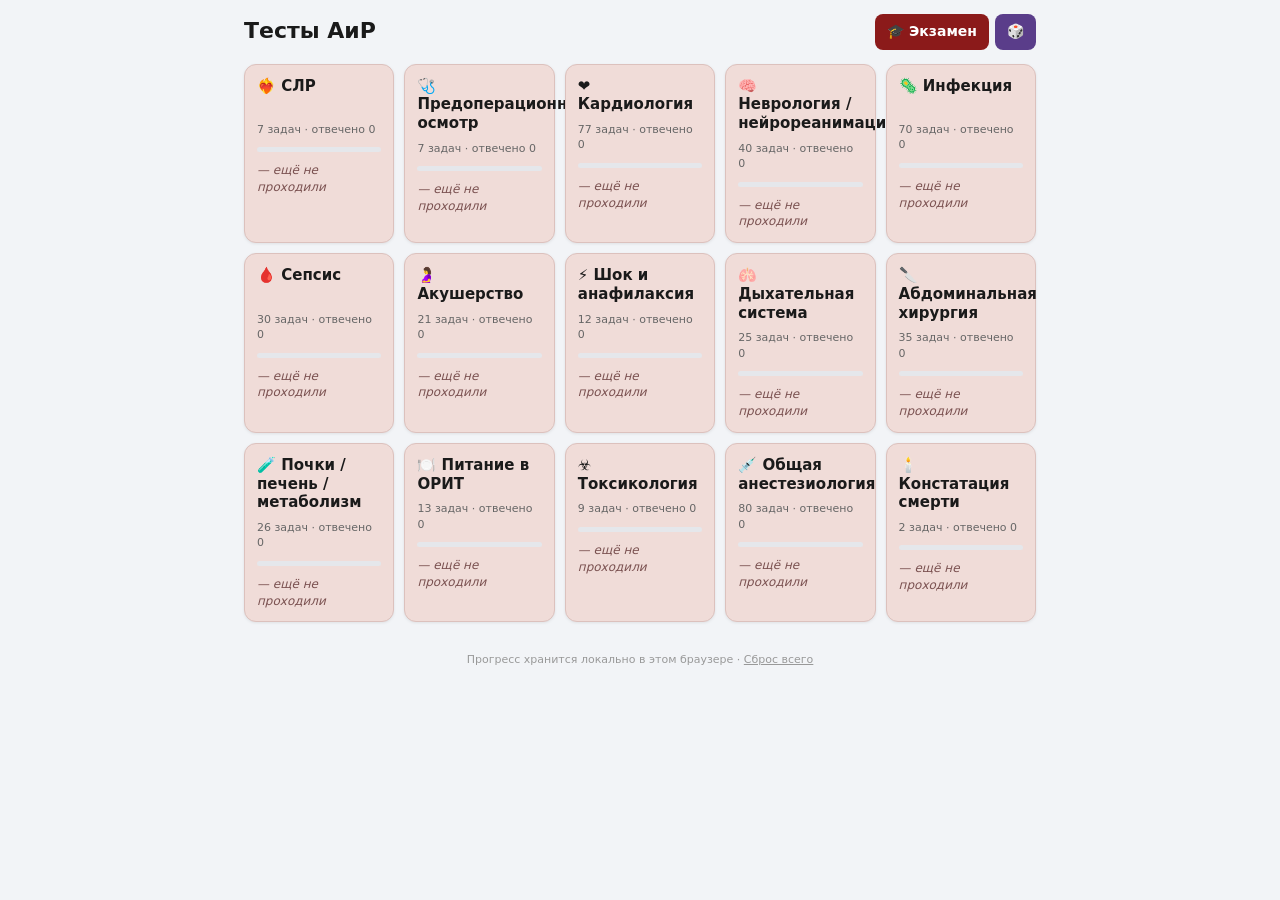
==== commit 522ac101: "update" ====
--- a/index.html
+++ b/index.html
@@ -13,8 +13,9 @@
   <h1>Тесты АиР</h1>
   <div class="head-actions">
     <a href="exam.html" class="action-btn exam">🎓 Экзамен</a>
-    <button id="exportBtn" class="action-btn" style="display:none;background:#555" onclick="exportOverrides()">💾</button>
-    <button id="qrBtn" class="action-btn" style="display:none" onclick="showQR()">📤 QR</button>
+    <a href="exam.html?size=20" class="action-btn" style="background:#5a3d8a" title="Мини-экзамен: 20 случайных">🎲</a>
+    <button id="exportBtn" class="action-btn" style="display:none;background:#555" onclick="exportOverrides()" title="Экспорт переносов и ловушек">💾</button>
+    <button id="qrBtn" class="action-btn" style="display:none" onclick="showQR()" title="Показать QR">📤</button>
   </div>
 </div>
 
@@ -31,7 +32,7 @@
 
 <footer>
   Прогресс хранится локально в этом браузере ·
-  <a href="#" onclick="if(confirm('Сбросить ВЕСЬ прогресс: освоенные задачи, историю тестов, экзаменов, переносы тем?')){Object.keys(localStorage).filter(k=>k.startsWith('mastered_')||k.startsWith('lastResult_')||k.startsWith('exam_')||k==='topicOverrides').forEach(k=>localStorage.removeItem(k));location.reload()}return false" style="color:#999">Сброс всего</a>
+  <a href="#" onclick="if(confirm('Сбросить ВЕСЬ прогресс: отвеченные задачи, историю тестов, экзаменов, переносы тем, ловушки?')){Object.keys(localStorage).filter(k=>k.startsWith('answered_')||k.startsWith('lastResult_')||k.startsWith('exam_')||k.startsWith('mini_')||k==='topicOverrides'||k==='traps').forEach(k=>localStorage.removeItem(k));location.reload()}return false" style="color:#999">Сброс всего</a>
 </footer>
 
 <script src="qrcode.min.js"></script>
@@ -55,7 +56,8 @@
 
 function exportOverrides(){
   const o = getOverrides();
-  const data = { exported_at: new Date().toISOString(), overrides: o };
+  const traps = [...getTraps()];
+  const data = { exported_at: new Date().toISOString(), overrides: o, traps };
   const blob = new Blob([JSON.stringify(data, null, 2)], {type:'application/json'});
   const url = URL.createObjectURL(blob);
   const a = document.createElement('a');
@@ -67,26 +69,30 @@
   const topics = await fetch('data/topics.json').then(r=>r.json());
   const allItems = await loadAllItems(topics);
   const counts = countPerTopic(allItems);
+  const traps = getTraps();
 
   const tiles = topics.map(t=>{
     const total = counts[t.id] || 0;
-    // Hide "other" if empty
     if (t.id === 'other' && total === 0) return '';
-    const masteredIds = getMastered(t.id);
-    // Only count mastered IDs that are actually in this topic now (effective)
+    const answeredIds = getAnswered(t.id);
     const currentIds = new Set(itemsForTopic(allItems, t.id).map(x=>x.id));
-    let mastered = 0;
-    masteredIds.forEach(id=>{ if(currentIds.has(id)) mastered++; });
-    const masteredPct = total ? Math.round(100*mastered/total) : 0;
+    let answered = 0, trapCount = 0;
+    currentIds.forEach(id=>{
+      if (answeredIds.has(id)) answered++;
+      if (traps.has(id)) trapCount++;
+    });
+    const answeredPct = total ? Math.round(100*answered/total) : 0;
     const last = getLastResult(t.id);
     const tileClass = (last && last.pct >= 80) ? 'pass' : 'fail';
     const lastLine = last
       ? `<div class="tile-progress"><span>Посл. результат</span><span class="pct ${passClass(last.pct)}">${last.pct}%</span></div>`
       : `<div class="tile-progress" style="color:#7a5150;font-style:italic">— ещё не проходили</div>`;
+    const trapLine = trapCount ? `<div style="font-size:11px;color:#8a6d00">🪤 ловушек: ${trapCount}</div>` : '';
     return `<a class="tile ${tileClass}" href="topic.html?id=${t.id}">
       <div class="tile-title">${t.emoji||''} ${t.name}</div>
-      <div class="tile-count">${total} задач · освоено ${mastered}</div>
-      <div class="mastered-bar"><div class="mastered-bar-fill" style="width:${masteredPct}%"></div></div>
+      <div class="tile-count">${total} задач · отвечено ${answered}</div>
+      <div class="mastered-bar"><div class="mastered-bar-fill" style="width:${answeredPct}%"></div></div>
+      ${trapLine}
       ${lastLine}
     </a>`;
   }).filter(x=>x).join('');
--- a/app.css
+++ b/app.css
@@ -33,10 +33,13 @@
 .progress-bar.exam{background:#8b1a1a}
 .topbar{display:flex;justify-content:space-between;align-items:center;margin-bottom:10px;font-size:13px;color:#555;flex-wrap:wrap;gap:8px}
 /* Card change-topic btn */
-.card{background:#fff;border-radius:12px;padding:16px;box-shadow:0 1px 3px rgba(0,0,0,.08);margin-bottom:10px;position:relative}
-.change-topic-btn{position:absolute;top:8px;right:8px;background:#f0f0f0;color:#555;border:1px solid #ddd;border-radius:6px;padding:4px 8px;font-size:11px;font-weight:600;cursor:pointer;font-family:inherit}
-.change-topic-btn:active{background:#e0e0e0}
-.card .scen{padding-right:80px}
+.card{background:#fff;border-radius:12px;padding:16px;box-shadow:0 1px 3px rgba(0,0,0,.08);margin-bottom:10px}
+.card-actions{display:flex;justify-content:flex-end;gap:6px;margin-bottom:8px;flex-wrap:wrap}
+.change-topic-btn,.trap-btn,.google-btn{background:#f0f0f0;color:#555;border:1px solid #ddd;border-radius:6px;padding:4px 10px;font-size:11px;font-weight:600;cursor:pointer;font-family:inherit;display:inline-flex;align-items:center;gap:4px}
+.change-topic-btn:active,.trap-btn:active,.google-btn:active{background:#e0e0e0}
+.trap-btn.active{background:#fff3cd;border-color:#f0c040;color:#8a6d00}
+.google-btn{background:#fff;padding:3px 8px}
+.trap-badge{display:inline-block;font-size:11px;background:#fff3cd;color:#8a6d00;border:1px solid #f0c040;border-radius:6px;padding:2px 6px;margin-right:6px;font-weight:600}
 .scen{font-size:15px;margin-bottom:14px;white-space:pre-wrap}
 .q{font-weight:600;font-size:16px;margin-bottom:14px}
 .answer-reveal{background:#f0f7ff;border-left:4px solid #0066cc;padding:12px 14px;margin:14px 0;font-weight:700;font-size:16px;border-radius:4px}
